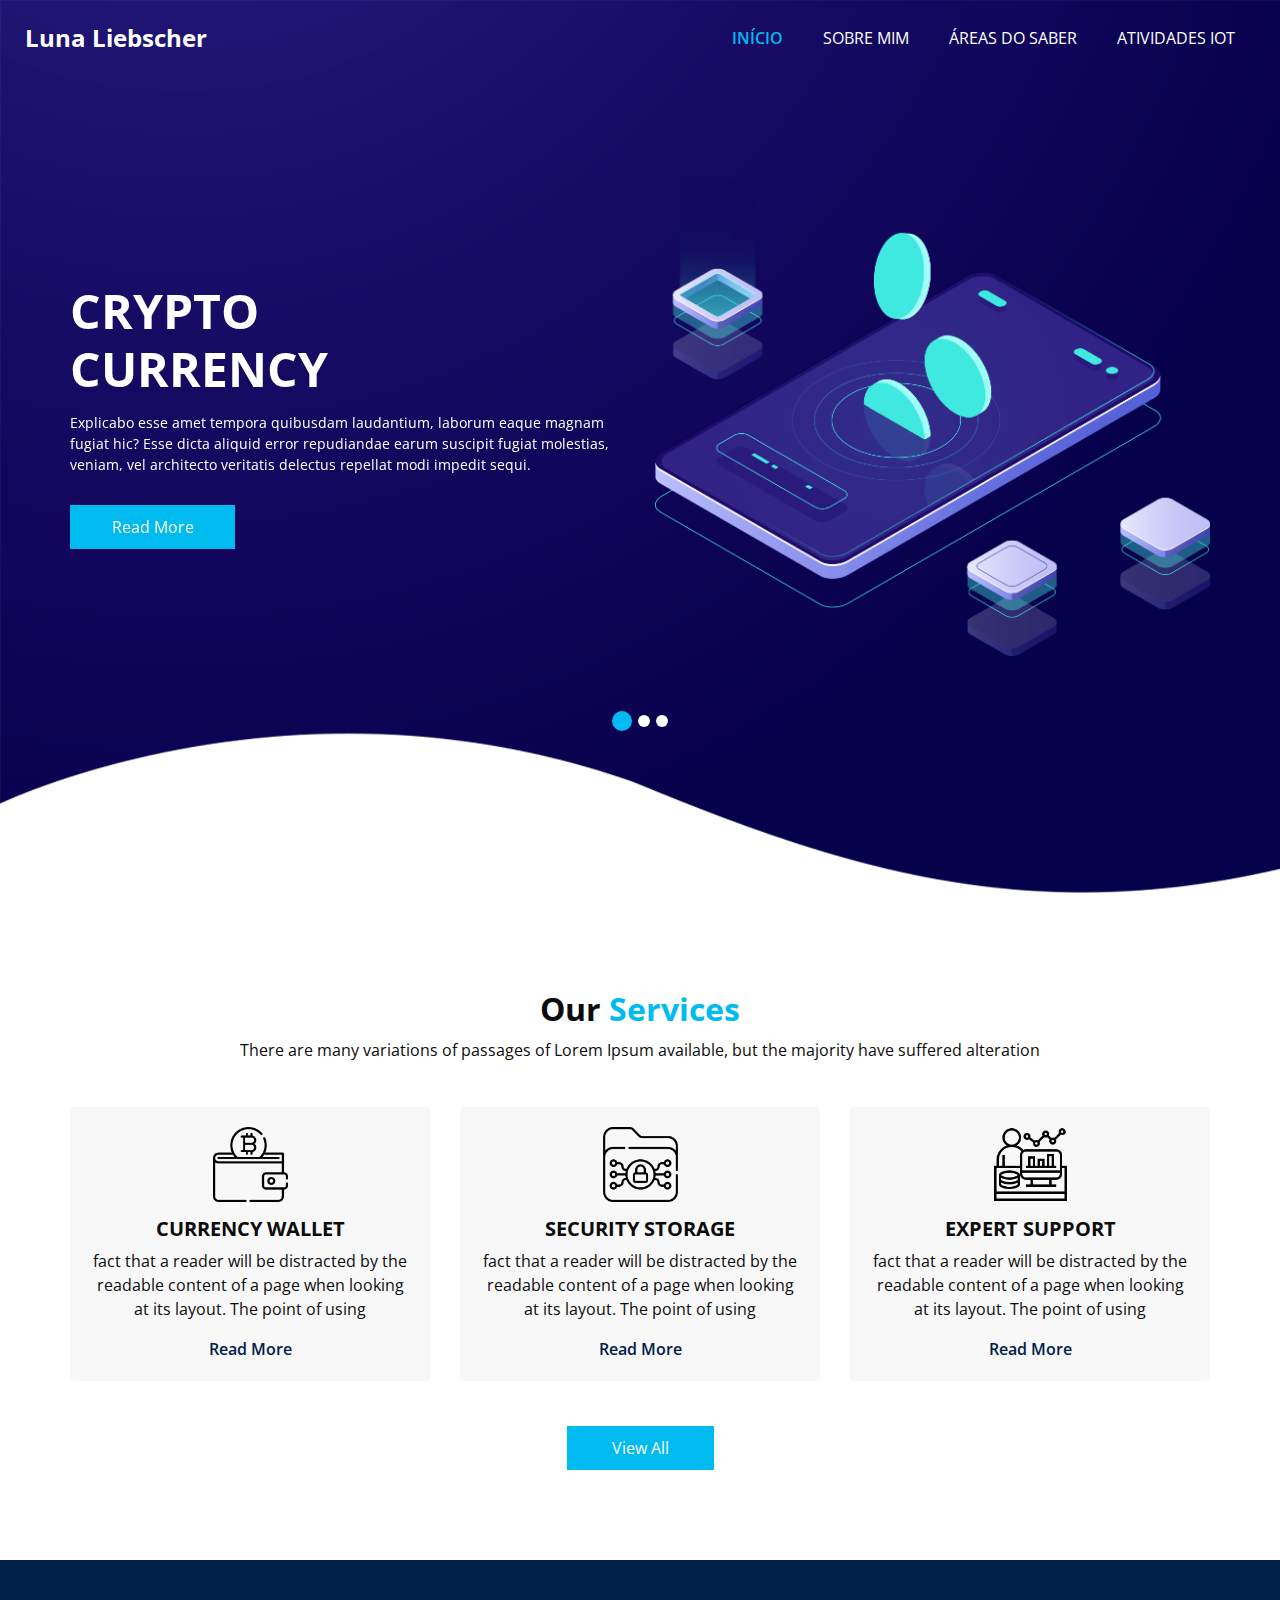
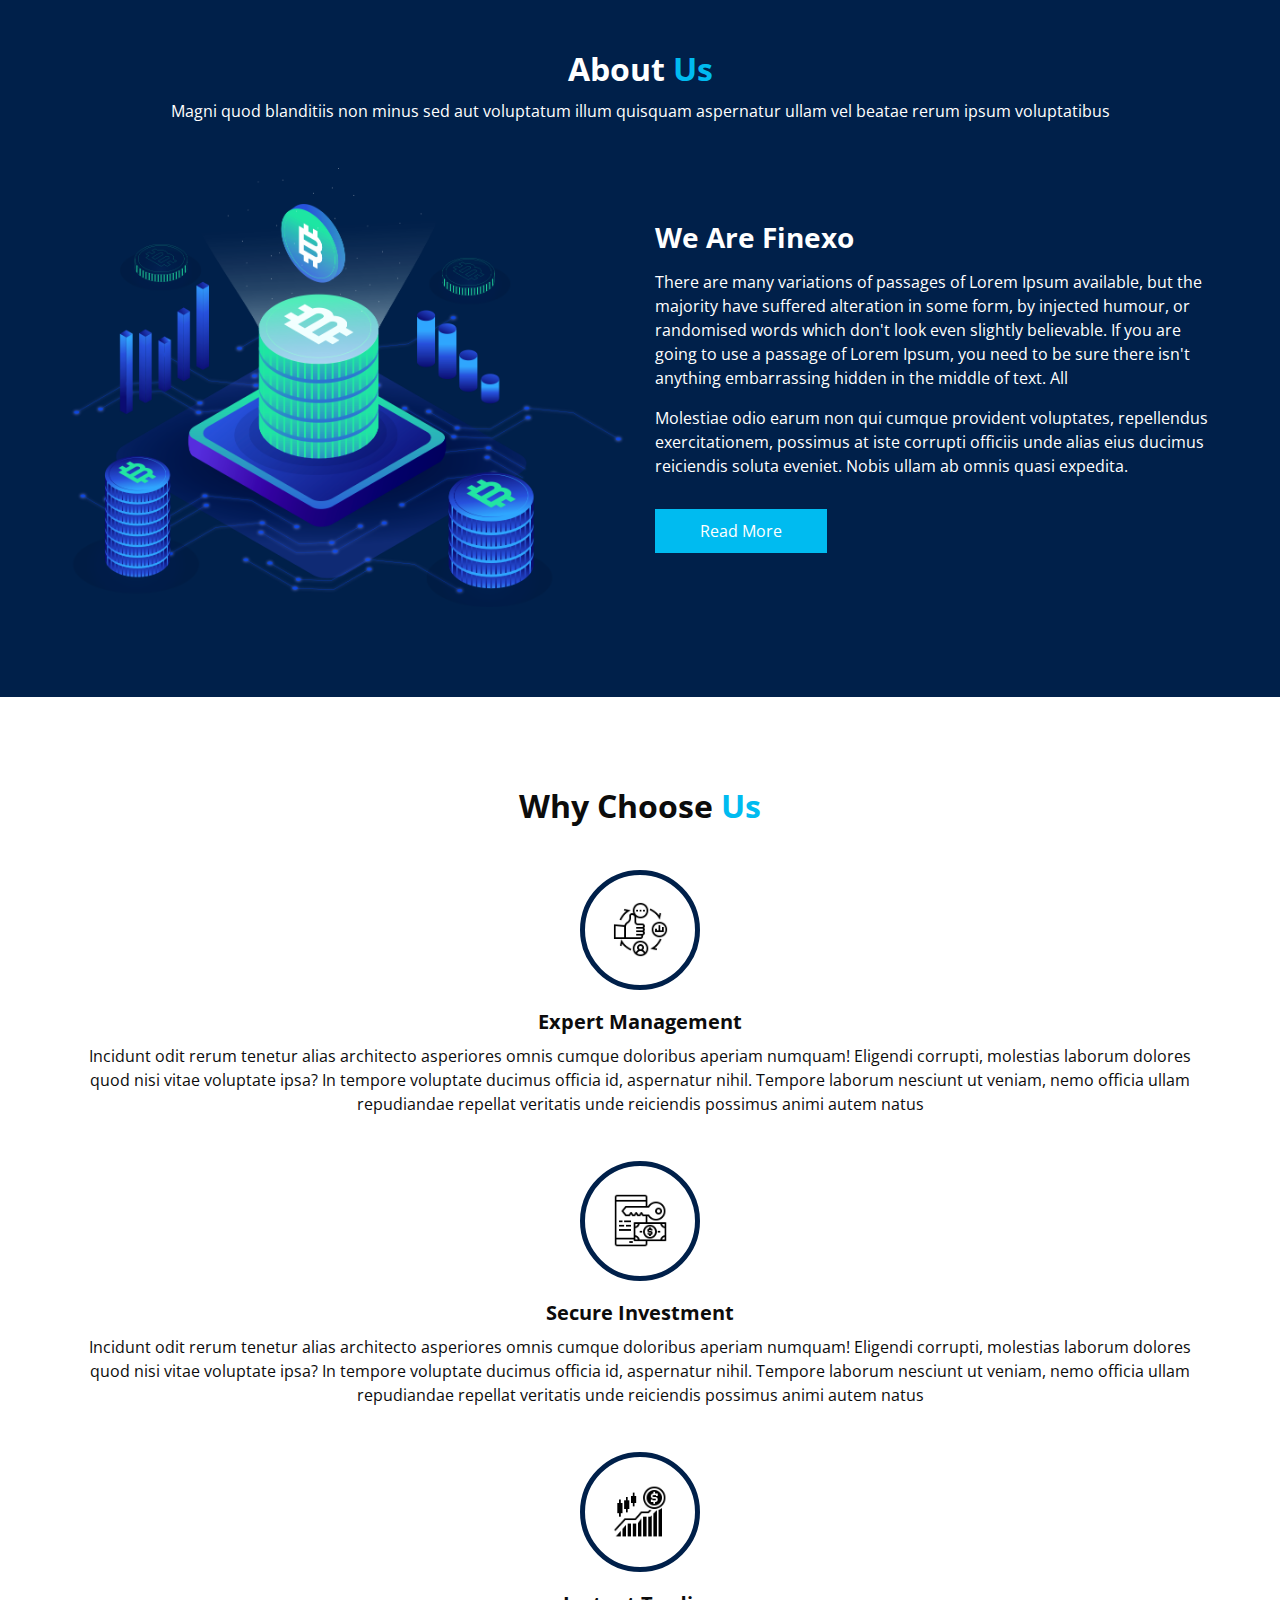
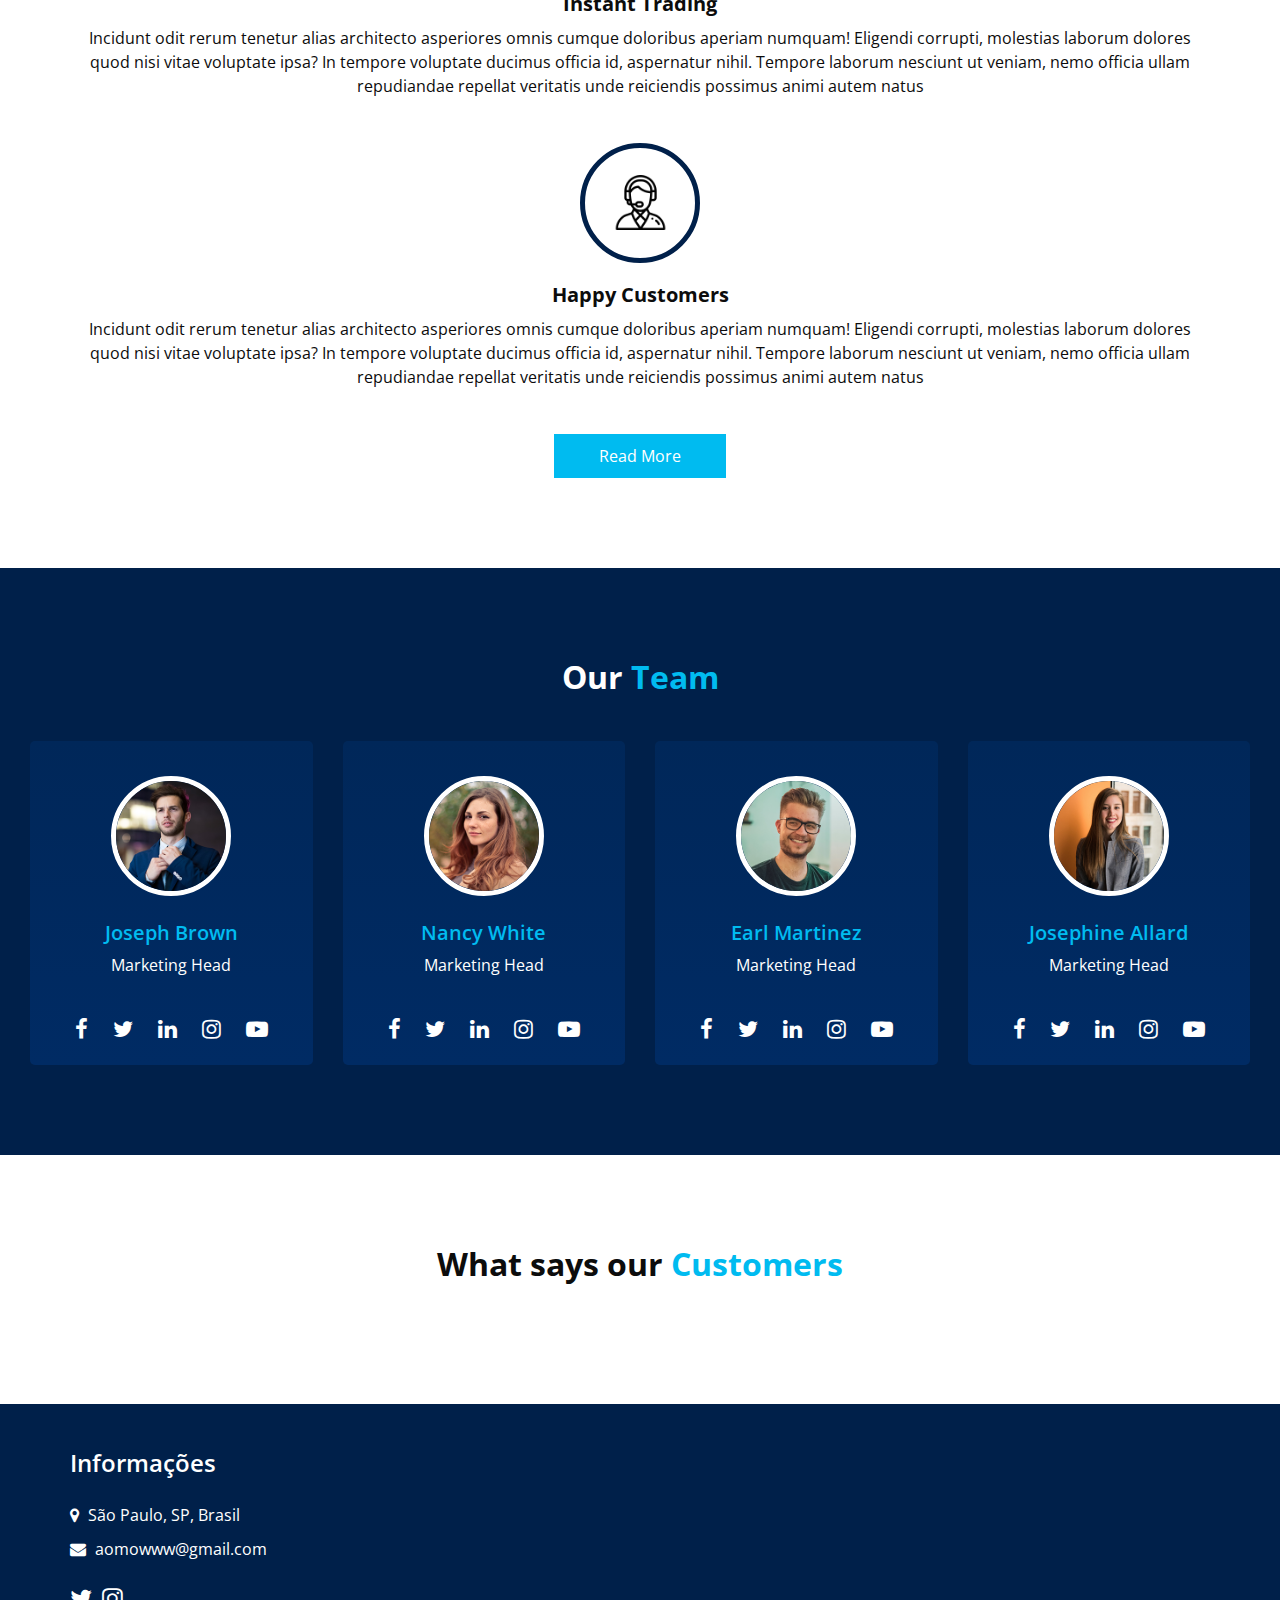
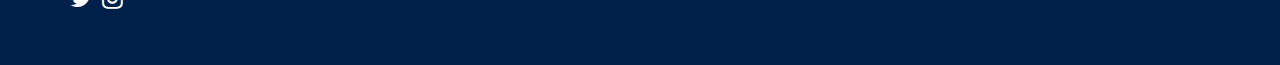
==== index.html @ f09e9547 "Add files via upload" ====
<!DOCTYPE html>
<html>

<head>
  <!-- Basic -->
  <meta charset="utf-8" />
  <meta http-equiv="X-UA-Compatible" content="IE=edge" />
  <!-- Mobile Metas -->
  <meta name="viewport" content="width=device-width, initial-scale=1, shrink-to-fit=no" />
  <!-- Site Metas -->
  <meta name="keywords" content="" />
  <meta name="description" content="" />
  <meta name="author" content="" />
  <link rel="shortcut icon" href="images/favicon.png" type="">

  <title> Finexo </title>

  <!-- bootstrap core css -->
  <link rel="stylesheet" type="text/css" href="css/bootstrap.css" />

  <!-- fonts style -->
  <link href="https://fonts.googleapis.com/css2?family=Roboto:wght@400;500;700;900&display=swap" rel="stylesheet">

  <!--owl slider stylesheet -->
  <link rel="stylesheet" type="text/css" href="https://cdnjs.cloudflare.com/ajax/libs/OwlCarousel2/2.3.4/assets/owl.carousel.min.css" />

  <!-- font awesome style -->
  <link href="css/font-awesome.min.css" rel="stylesheet" />

  <!-- Custom styles for this template -->
  <link href="css/style.css" rel="stylesheet" />
  <!-- responsive style -->
  <link href="css/responsive.css" rel="stylesheet" />

</head>

<body>

  <div class="hero_area">

    <div class="hero_bg_box">
      <div class="bg_img_box">
        <img src="images/hero-bg.png" alt="">
      </div>
    </div>

    <!-- header -->
    <header class="header_section">
      <div class="container-fluid">
        <nav class="navbar navbar-expand-lg custom_nav-container ">
          <a class="navbar-brand" href="index.html">
            <span>
              Luna Liebscher
            </span>
          </a>

          <button class="navbar-toggler" type="button" data-toggle="collapse" data-target="#navbarSupportedContent" aria-controls="navbarSupportedContent" aria-expanded="false" aria-label="Toggle navigation">
            <span class=""> </span>
          </button>

          <div class="collapse navbar-collapse" id="navbarSupportedContent">
            <ul class="navbar-nav  ">
              <li class="nav-item active">
                <a class="nav-link" href="index.html"> Início </a>
              </li>
              <li class="nav-item">
                <a class="nav-link" href="about.html"> Sobre mim <span class="sr-only">(current)</span> </a>
              </li>
              <li class="nav-item">
                <a class="nav-link" href="service.html"> Áreas do Saber </a>
              </li>
              <li class="nav-item">
                <a class="nav-link" href="why.html"> Atividades IOT </a>
              </li>
            </ul>
          </div>
        </nav>
      </div>
    </header>
    <!-- fim do header -->
    <!-- slider section -->
    <section class="slider_section ">
      <div id="customCarousel1" class="carousel slide" data-ride="carousel">
        <div class="carousel-inner">
          <div class="carousel-item active">
            <div class="container ">
              <div class="row">
                <div class="col-md-6 ">
                  <div class="detail-box">
                    <h1>
                      Crypto <br>
                      Currency
                    </h1>
                    <p>
                      Explicabo esse amet tempora quibusdam laudantium, laborum eaque magnam fugiat hic? Esse dicta aliquid error repudiandae earum suscipit fugiat molestias, veniam, vel architecto veritatis delectus repellat modi impedit sequi.
                    </p>
                    <div class="btn-box">
                      <a href="" class="btn1">
                        Read More
                      </a>
                    </div>
                  </div>
                </div>
                <div class="col-md-6">
                  <div class="img-box">
                    <img src="images/slider-img.png" alt="">
                  </div>
                </div>
              </div>
            </div>
          </div>
          <div class="carousel-item ">
            <div class="container ">
              <div class="row">
                <div class="col-md-6 ">
                  <div class="detail-box">
                    <h1>
                      Crypto <br>
                      Currency
                    </h1>
                    <p>
                      Explicabo esse amet tempora quibusdam laudantium, laborum eaque magnam fugiat hic? Esse dicta aliquid error repudiandae earum suscipit fugiat molestias, veniam, vel architecto veritatis delectus repellat modi impedit sequi.
                    </p>
                    <div class="btn-box">
                      <a href="" class="btn1">
                        Read More
                      </a>
                    </div>
                  </div>
                </div>
                <div class="col-md-6">
                  <div class="img-box">
                    <img src="images/slider-img.png" alt="">
                  </div>
                </div>
              </div>
            </div>
          </div>
          <div class="carousel-item">
            <div class="container ">
              <div class="row">
                <div class="col-md-6 ">
                  <div class="detail-box">
                    <h1>
                      Crypto <br>
                      Currency
                    </h1>
                    <p>
                      Explicabo esse amet tempora quibusdam laudantium, laborum eaque magnam fugiat hic? Esse dicta aliquid error repudiandae earum suscipit fugiat molestias, veniam, vel architecto veritatis delectus repellat modi impedit sequi.
                    </p>
                    <div class="btn-box">
                      <a href="" class="btn1">
                        Read More
                      </a>
                    </div>
                  </div>
                </div>
                <div class="col-md-6">
                  <div class="img-box">
                    <img src="images/slider-img.png" alt="">
                  </div>
                </div>
              </div>
            </div>
          </div>
        </div>
        <ol class="carousel-indicators">
          <li data-target="#customCarousel1" data-slide-to="0" class="active"></li>
          <li data-target="#customCarousel1" data-slide-to="1"></li>
          <li data-target="#customCarousel1" data-slide-to="2"></li>
        </ol>
      </div>

    </section>
    <!-- end slider section -->
  </div>


  <!-- service section -->

  <section class="service_section layout_padding">
    <div class="service_container">
      <div class="container ">
        <div class="heading_container heading_center">
          <h2>
            Our <span>Services</span>
          </h2>
          <p>
            There are many variations of passages of Lorem Ipsum available, but the majority have suffered alteration
          </p>
        </div>
        <div class="row">
          <div class="col-md-4 ">
            <div class="box ">
              <div class="img-box">
                <img src="images/s1.png" alt="">
              </div>
              <div class="detail-box">
                <h5>
                  Currency Wallet
                </h5>
                <p>
                  fact that a reader will be distracted by the readable content of a page when looking at its layout.
                  The
                  point of using
                </p>
                <a href="">
                  Read More
                </a>
              </div>
            </div>
          </div>
          <div class="col-md-4 ">
            <div class="box ">
              <div class="img-box">
                <img src="images/s2.png" alt="">
              </div>
              <div class="detail-box">
                <h5>
                  Security Storage
                </h5>
                <p>
                  fact that a reader will be distracted by the readable content of a page when looking at its layout.
                  The
                  point of using
                </p>
                <a href="">
                  Read More
                </a>
              </div>
            </div>
          </div>
          <div class="col-md-4 ">
            <div class="box ">
              <div class="img-box">
                <img src="images/s3.png" alt="">
              </div>
              <div class="detail-box">
                <h5>
                  Expert Support
                </h5>
                <p>
                  fact that a reader will be distracted by the readable content of a page when looking at its layout.
                  The
                  point of using
                </p>
                <a href="">
                  Read More
                </a>
              </div>
            </div>
          </div>
        </div>
        <div class="btn-box">
          <a href="">
            View All
          </a>
        </div>
      </div>
    </div>
  </section>

  <!-- end service section -->


  <!-- about section -->

  <section class="about_section layout_padding">
    <div class="container  ">
      <div class="heading_container heading_center">
        <h2>
          About <span>Us</span>
        </h2>
        <p>
          Magni quod blanditiis non minus sed aut voluptatum illum quisquam aspernatur ullam vel beatae rerum ipsum voluptatibus
        </p>
      </div>
      <div class="row">
        <div class="col-md-6 ">
          <div class="img-box">
            <img src="images/about-img.png" alt="">
          </div>
        </div>
        <div class="col-md-6">
          <div class="detail-box">
            <h3>
              We Are Finexo
            </h3>
            <p>
              There are many variations of passages of Lorem Ipsum available, but the majority have suffered alteration
              in some form, by injected humour, or randomised words which don't look even slightly believable. If you
              are going to use a passage of Lorem Ipsum, you need to be sure there isn't anything embarrassing hidden in
              the middle of text. All
            </p>
            <p>
              Molestiae odio earum non qui cumque provident voluptates, repellendus exercitationem, possimus at iste corrupti officiis unde alias eius ducimus reiciendis soluta eveniet. Nobis ullam ab omnis quasi expedita.
            </p>
            <a href="">
              Read More
            </a>
          </div>
        </div>
      </div>
    </div>
  </section>

  <!-- end about section -->

  <!-- why section -->

  <section class="why_section layout_padding">
    <div class="container">
      <div class="heading_container heading_center">
        <h2>
          Why Choose <span>Us</span>
        </h2>
      </div>
      <div class="why_container">
        <div class="box">
          <div class="img-box">
            <img src="images/w1.png" alt="">
          </div>
          <div class="detail-box">
            <h5>
              Expert Management
            </h5>
            <p>
              Incidunt odit rerum tenetur alias architecto asperiores omnis cumque doloribus aperiam numquam! Eligendi corrupti, molestias laborum dolores quod nisi vitae voluptate ipsa? In tempore voluptate ducimus officia id, aspernatur nihil.
              Tempore laborum nesciunt ut veniam, nemo officia ullam repudiandae repellat veritatis unde reiciendis possimus animi autem natus
            </p>
          </div>
        </div>
        <div class="box">
          <div class="img-box">
            <img src="images/w2.png" alt="">
          </div>
          <div class="detail-box">
            <h5>
              Secure Investment
            </h5>
            <p>
              Incidunt odit rerum tenetur alias architecto asperiores omnis cumque doloribus aperiam numquam! Eligendi corrupti, molestias laborum dolores quod nisi vitae voluptate ipsa? In tempore voluptate ducimus officia id, aspernatur nihil.
              Tempore laborum nesciunt ut veniam, nemo officia ullam repudiandae repellat veritatis unde reiciendis possimus animi autem natus
            </p>
          </div>
        </div>
        <div class="box">
          <div class="img-box">
            <img src="images/w3.png" alt="">
          </div>
          <div class="detail-box">
            <h5>
              Instant Trading
            </h5>
            <p>
              Incidunt odit rerum tenetur alias architecto asperiores omnis cumque doloribus aperiam numquam! Eligendi corrupti, molestias laborum dolores quod nisi vitae voluptate ipsa? In tempore voluptate ducimus officia id, aspernatur nihil.
              Tempore laborum nesciunt ut veniam, nemo officia ullam repudiandae repellat veritatis unde reiciendis possimus animi autem natus
            </p>
          </div>
        </div>
        <div class="box">
          <div class="img-box">
            <img src="images/w4.png" alt="">
          </div>
          <div class="detail-box">
            <h5>
              Happy Customers
            </h5>
            <p>
              Incidunt odit rerum tenetur alias architecto asperiores omnis cumque doloribus aperiam numquam! Eligendi corrupti, molestias laborum dolores quod nisi vitae voluptate ipsa? In tempore voluptate ducimus officia id, aspernatur nihil.
              Tempore laborum nesciunt ut veniam, nemo officia ullam repudiandae repellat veritatis unde reiciendis possimus animi autem natus
            </p>
          </div>
        </div>
      </div>
      <div class="btn-box">
        <a href="">
          Read More
        </a>
      </div>
    </div>
  </section>

  <!-- end why section -->

  <!-- team section -->
  <section class="team_section layout_padding">
    <div class="container-fluid">
      <div class="heading_container heading_center">
        <h2 class="">
          Our <span> Team</span>
        </h2>
      </div>

      <div class="team_container">
        <div class="row">
          <div class="col-lg-3 col-sm-6">
            <div class="box ">
              <div class="img-box">
                <img src="images/team-1.jpg" class="img1" alt="">
              </div>
              <div class="detail-box">
                <h5>
                  Joseph Brown
                </h5>
                <p>
                  Marketing Head
                </p>
              </div>
              <div class="social_box">
                <a href="#">
                  <i class="fa fa-facebook" aria-hidden="true"></i>
                </a>
                <a href="#">
                  <i class="fa fa-twitter" aria-hidden="true"></i>
                </a>
                <a href="#">
                  <i class="fa fa-linkedin" aria-hidden="true"></i>
                </a>
                <a href="#">
                  <i class="fa fa-instagram" aria-hidden="true"></i>
                </a>
                <a href="#">
                  <i class="fa fa-youtube-play" aria-hidden="true"></i>
                </a>
              </div>
            </div>
          </div>
          <div class="col-lg-3 col-sm-6">
            <div class="box ">
              <div class="img-box">
                <img src="images/team-2.jpg" class="img1" alt="">
              </div>
              <div class="detail-box">
                <h5>
                  Nancy White
                </h5>
                <p>
                  Marketing Head
                </p>
              </div>
              <div class="social_box">
                <a href="#">
                  <i class="fa fa-facebook" aria-hidden="true"></i>
                </a>
                <a href="#">
                  <i class="fa fa-twitter" aria-hidden="true"></i>
                </a>
                <a href="#">
                  <i class="fa fa-linkedin" aria-hidden="true"></i>
                </a>
                <a href="#">
                  <i class="fa fa-instagram" aria-hidden="true"></i>
                </a>
                <a href="#">
                  <i class="fa fa-youtube-play" aria-hidden="true"></i>
                </a>
              </div>
            </div>
          </div>
          <div class="col-lg-3 col-sm-6">
            <div class="box ">
              <div class="img-box">
                <img src="images/team-3.jpg" class="img1" alt="">
              </div>
              <div class="detail-box">
                <h5>
                  Earl Martinez
                </h5>
                <p>
                  Marketing Head
                </p>
              </div>
              <div class="social_box">
                <a href="#">
                  <i class="fa fa-facebook" aria-hidden="true"></i>
                </a>
                <a href="#">
                  <i class="fa fa-twitter" aria-hidden="true"></i>
                </a>
                <a href="#">
                  <i class="fa fa-linkedin" aria-hidden="true"></i>
                </a>
                <a href="#">
                  <i class="fa fa-instagram" aria-hidden="true"></i>
                </a>
                <a href="#">
                  <i class="fa fa-youtube-play" aria-hidden="true"></i>
                </a>
              </div>
            </div>
          </div>
          <div class="col-lg-3 col-sm-6">
            <div class="box ">
              <div class="img-box">
                <img src="images/team-4.jpg" class="img1" alt="">
              </div>
              <div class="detail-box">
                <h5>
                  Josephine Allard
                </h5>
                <p>
                  Marketing Head
                </p>
              </div>
              <div class="social_box">
                <a href="#">
                  <i class="fa fa-facebook" aria-hidden="true"></i>
                </a>
                <a href="#">
                  <i class="fa fa-twitter" aria-hidden="true"></i>
                </a>
                <a href="#">
                  <i class="fa fa-linkedin" aria-hidden="true"></i>
                </a>
                <a href="#">
                  <i class="fa fa-instagram" aria-hidden="true"></i>
                </a>
                <a href="#">
                  <i class="fa fa-youtube-play" aria-hidden="true"></i>
                </a>
              </div>
            </div>
          </div>
        </div>
      </div>
    </div>
  </section>
  <!-- end team section -->


  <!-- client section -->

  <section class="client_section layout_padding">
    <div class="container">
      <div class="heading_container heading_center psudo_white_primary mb_45">
        <h2>
          What says our <span>Customers</span>
        </h2>
      </div>
      <div class="carousel-wrap ">
        <div class="owl-carousel client_owl-carousel">
          <div class="item">
            <div class="box">
              <div class="img-box">
                <img src="images/client1.jpg" alt="" class="box-img">
              </div>
              <div class="detail-box">
                <div class="client_id">
                  <div class="client_info">
                    <h6>
                      LusDen
                    </h6>
                    <p>
                      magna aliqua. Ut
                    </p>
                  </div>
                  <i class="fa fa-quote-left" aria-hidden="true"></i>
                </div>
                <p>
                  Lorem ipsum dolor sit amet, consectetur adipiscing elit, sed do eiusmod tempor incididunt ut labore et dolore magna aliqua. Ut enim ad minim veniam, quis </p>
              </div>
            </div>
          </div>
          <div class="item">
            <div class="box">
              <div class="img-box">
                <img src="images/client2.jpg" alt="" class="box-img">
              </div>
              <div class="detail-box">
                <div class="client_id">
                  <div class="client_info">
                    <h6>
                      Zen Court
                    </h6>
                    <p>
                      magna aliqua. Ut
                    </p>
                  </div>
                  <i class="fa fa-quote-left" aria-hidden="true"></i>
                </div>
                <p>
                  Lorem ipsum dolor sit amet, consectetur adipiscing elit, sed do eiusmod tempor incididunt ut labore et dolore magna aliqua. Ut enim ad minim veniam, quis </p>
              </div>
            </div>
          </div>
          <div class="item">
            <div class="box">
              <div class="img-box">
                <img src="images/client1.jpg" alt="" class="box-img">
              </div>
              <div class="detail-box">
                <div class="client_id">
                  <div class="client_info">
                    <h6>
                      LusDen
                    </h6>
                    <p>
                      magna aliqua. Ut
                    </p>
                  </div>
                  <i class="fa fa-quote-left" aria-hidden="true"></i>
                </div>
                <p>
                  Lorem ipsum dolor sit amet, consectetur adipiscing elit, sed do eiusmod tempor incididunt ut labore et dolore magna aliqua. Ut enim ad minim veniam, quis </p>
              </div>
            </div>
          </div>
          <div class="item">
            <div class="box">
              <div class="img-box">
                <img src="images/client2.jpg" alt="" class="box-img">
              </div>
              <div class="detail-box">
                <div class="client_id">
                  <div class="client_info">
                    <h6>
                      Zen Court
                    </h6>
                    <p>
                      magna aliqua. Ut
                    </p>
                  </div>
                  <i class="fa fa-quote-left" aria-hidden="true"></i>
                </div>
                <p>
                  Lorem ipsum dolor sit amet, consectetur adipiscing elit, sed do eiusmod tempor incididunt ut labore et dolore magna aliqua. Ut enim ad minim veniam, quis </p>
              </div>
            </div>
          </div>
        </div>
      </div>
    </div>
  </section>

  <!-- end client section -->


  <!-- seção de informações -->

  <section class="info_section layout_padding2">
    <div class="container">
      <div class="row">
        <div class="col-md-6 col-lg-3 info_col">
          <div class="info_contact">
            <h4>
              Informações
            </h4>
            <div class="contact_link_box">
              <a href="">
                <i class="fa fa-map-marker" aria-hidden="true"></i>
                <span>
                  São Paulo, SP, Brasil
                </span>
              </a>
              <a href="">
                <i class="fa fa-envelope" aria-hidden="true"></i>
                <span>
                  aomowww@gmail.com
                </span>
              </a>
            </div>
          </div>
          <div class="info_social">
            <a href="https://twitter.com/aomow_">
              <i class="fa fa-twitter" aria-hidden="true"></i>
            </a>
            <a href="https://instagram.com/aomow_">
              <i class="fa fa-instagram" aria-hidden="true"></i>
            </a>
          </div>
        </div>
      </div>
    </div>
  </section>

  <!-- fim da seção de informações -->

  <!-- jQery -->
  <script type="text/javascript" src="js/jquery-3.4.1.min.js"></script>
  <!-- popper js -->
  <script src="https://cdn.jsdelivr.net/npm/popper.js@1.16.0/dist/umd/popper.min.js" integrity="sha384-Q6E9RHvbIyZFJoft+2mJbHaEWldlvI9IOYy5n3zV9zzTtmI3UksdQRVvoxMfooAo" crossorigin="anonymous">
  </script>
  <!-- bootstrap js -->
  <script type="text/javascript" src="js/bootstrap.js"></script>
  <!-- owl slider -->
  <script type="text/javascript" src="https://cdnjs.cloudflare.com/ajax/libs/OwlCarousel2/2.3.4/owl.carousel.min.js">
  </script>
  <!-- custom js -->
  <script type="text/javascript" src="js/custom.js"></script>
  

</body>

</html>
---- css/style.css ----
@import url("https://fonts.googleapis.com/css2?family=Lato:wght@400;700&family=Open+Sans:wght@300;400;600;700&display=swap");
body {
  font-family: "Open Sans", sans-serif;
  color: #0c0c0c;
  background-color: #ffffff;
  overflow-x: hidden;
}

.layout_padding {
  padding: 90px 0;
}

.layout_padding2 {
  padding: 75px 0;
}

.layout_padding2-top {
  padding-top: 75px;
}

.layout_padding2-bottom {
  padding-bottom: 75px;
}

.layout_padding-top {
  padding-top: 90px;
}

.layout_padding-bottom {
  padding-bottom: 90px;
}

.heading_container {
  display: -webkit-box;
  display: -ms-flexbox;
  display: flex;
  -webkit-box-orient: vertical;
  -webkit-box-direction: normal;
      -ms-flex-direction: column;
          flex-direction: column;
  -webkit-box-align: start;
      -ms-flex-align: start;
          align-items: flex-start;
}

.heading_container h2 {
  position: relative;
  font-weight: bold;
  margin-bottom: 0;
}

.heading_container h2 span {
  color: #00bbf0;
}

.heading_container p {
  margin-top: 10px;
  margin-bottom: 0;
}

.heading_container.heading_center {
  -webkit-box-align: center;
      -ms-flex-align: center;
          align-items: center;
  text-align: center;
}

a,
a:hover,
a:focus {
  text-decoration: none;
}

a:hover,
a:focus {
  color: initial;
}

.btn,
.btn:focus {
  outline: none !important;
  -webkit-box-shadow: none;
          box-shadow: none;
}

/*header section*/
.hero_area {
  position: relative;
  min-height: 100vh;
  display: -webkit-box;
  display: -ms-flexbox;
  display: flex;
  -webkit-box-orient: vertical;
  -webkit-box-direction: normal;
      -ms-flex-direction: column;
          flex-direction: column;
}

.hero_area .hero_bg_box {
  position: absolute;
  top: 0;
  left: 0;
  width: 100%;
  height: 100%;
  display: -webkit-box;
  display: -ms-flexbox;
  display: flex;
  -webkit-box-pack: center;
      -ms-flex-pack: center;
          justify-content: center;
  -webkit-box-align: end;
      -ms-flex-align: end;
          align-items: flex-end;
  overflow: hidden;
  z-index: -1;
}

.hero_area .hero_bg_box .bg_img_box {
  min-width: 100%;
  min-height: 100%;
}

.hero_area .hero_bg_box img {
  min-width: 100%;
  min-height: 100%;
}

.sub_page .hero_area {
  min-height: auto;
  background: linear-gradient(130deg, #231a6f, #0f054c);
}

.sub_page .hero_area .hero_bg_box {
  display: none;
}

.header_section {
  padding: 15px 0;
}

.header_section .container-fluid {
  padding-right: 25px;
  padding-left: 25px;
}

.navbar-brand span {
  font-weight: bold;
  font-size: 24px;
  color: #ffffff;
}

.custom_nav-container {
  padding: 0;
}

.custom_nav-container .navbar-nav {
  margin-left: auto;
}

.custom_nav-container .navbar-nav .nav-item .nav-link {
  padding: 5px 20px;
  color: #ffffff;
  text-align: center;
  text-transform: uppercase;
  border-radius: 5px;
  -webkit-transition: all 0.3s;
  transition: all 0.3s;
}

.custom_nav-container .navbar-nav .nav-item:hover .nav-link, .custom_nav-container .navbar-nav .nav-item.active .nav-link {
  color: #00bbf0;
}

.custom_nav-container .navbar-nav .nav-item.active .nav-link {
  font-weight: 600;
}

.custom_nav-container .nav_search-btn {
  width: 35px;
  height: 35px;
  padding: 0;
  border: none;
  color: #ffffff;
}

.custom_nav-container .nav_search-btn:hover {
  color: #00bbf0;
}

.custom_nav-container .navbar-toggler {
  outline: none;
}

.custom_nav-container .navbar-toggler {
  padding: 0;
  width: 37px;
  height: 42px;
  -webkit-transition: all 0.3s;
  transition: all 0.3s;
}

.custom_nav-container .navbar-toggler span {
  display: block;
  width: 35px;
  height: 4px;
  background-color: #ffffff;
  margin: 7px 0;
  -webkit-transition: all 0.3s;
  transition: all 0.3s;
  position: relative;
  border-radius: 5px;
  transition: all 0.3s;
}

.custom_nav-container .navbar-toggler span::before, .custom_nav-container .navbar-toggler span::after {
  content: "";
  position: absolute;
  left: 0;
  height: 100%;
  width: 100%;
  background-color: #ffffff;
  top: -10px;
  border-radius: 5px;
  -webkit-transition: all 0.3s;
  transition: all 0.3s;
}

.custom_nav-container .navbar-toggler span::after {
  top: 10px;
}

.custom_nav-container .navbar-toggler[aria-expanded="true"] {
  -webkit-transform: rotate(360deg);
          transform: rotate(360deg);
}

.custom_nav-container .navbar-toggler[aria-expanded="true"] span {
  -webkit-transform: rotate(45deg);
          transform: rotate(45deg);
}

.custom_nav-container .navbar-toggler[aria-expanded="true"] span::before, .custom_nav-container .navbar-toggler[aria-expanded="true"] span::after {
  -webkit-transform: rotate(90deg);
          transform: rotate(90deg);
  top: 0;
}

/*end header section*/
/* slider section */
.slider_section {
  -webkit-box-flex: 1;
      -ms-flex: 1;
          flex: 1;
  display: -webkit-box;
  display: -ms-flexbox;
  display: flex;
  -webkit-box-align: center;
      -ms-flex-align: center;
          align-items: center;
  position: relative;
  padding: 45px 0 145px 0;
}

.slider_section .row {
  -webkit-box-align: center;
      -ms-flex-align: center;
          align-items: center;
}

.slider_section #customCarousel1 {
  width: 100%;
  position: unset;
}

.slider_section .detail-box {
  color: #00204a;
}

.slider_section .detail-box h1 {
  font-size: 3rem;
  font-weight: bold;
  text-transform: uppercase;
  margin-bottom: 15px;
  color: #ffffff;
}

.slider_section .detail-box p {
  color: #fefefe;
  font-size: 14px;
}

.slider_section .detail-box .btn-box {
  display: -webkit-box;
  display: -ms-flexbox;
  display: flex;
  margin: 0 -5px;
  margin-top: 25px;
}

.slider_section .detail-box .btn-box a {
  margin: 5px;
  text-align: center;
  width: 165px;
}

.slider_section .detail-box .btn-box .btn1 {
  display: inline-block;
  padding: 10px 15px;
  background-color: #00bbf0;
  color: #ffffff;
  border-radius: 0;
  -webkit-transition: all 0.3s;
  transition: all 0.3s;
  border: none;
}

.slider_section .detail-box .btn-box .btn1:hover {
  background-color: #007fa4;
}

.slider_section .detail-box .btn-box .btn2 {
  display: inline-block;
  padding: 10px 15px;
  background-color: #000000;
  color: #ffffff;
  border-radius: 0;
  -webkit-transition: all 0.3s;
  transition: all 0.3s;
  border: none;
}

.slider_section .detail-box .btn-box .btn2:hover {
  background-color: black;
}

.slider_section .img-box {
  margin: 45px 0;
}

.slider_section .img-box img {
  width: 100%;
  -webkit-animation: upDown 5s infinite;
          animation: upDown 5s infinite;
}

@-webkit-keyframes upDown {
  0% {
    -webkit-transform: translateY(-45px);
            transform: translateY(-45px);
  }
  50% {
    -webkit-transform: translateY(45px);
            transform: translateY(45px);
  }
  100% {
    -webkit-transform: translateY(-45px);
            transform: translateY(-45px);
  }
}

@keyframes upDown {
  0% {
    -webkit-transform: translateY(-45px);
            transform: translateY(-45px);
  }
  50% {
    -webkit-transform: translateY(45px);
            transform: translateY(45px);
  }
  100% {
    -webkit-transform: translateY(-45px);
            transform: translateY(-45px);
  }
}

.slider_section .carousel-indicators {
  position: unset;
  margin: 0;
  -webkit-box-pack: center;
      -ms-flex-pack: center;
          justify-content: center;
  -webkit-box-align: center;
      -ms-flex-align: center;
          align-items: center;
}

.slider_section .carousel-indicators li {
  background-color: #ffffff;
  width: 12px;
  height: 12px;
  border-radius: 100%;
  opacity: 1;
}

.slider_section .carousel-indicators li.active {
  width: 20px;
  height: 20px;
  background-color: #00bbf0;
}

.service_section {
  position: relative;
}

.service_section .box {
  display: -webkit-box;
  display: -ms-flexbox;
  display: flex;
  -webkit-box-orient: vertical;
  -webkit-box-direction: normal;
      -ms-flex-direction: column;
          flex-direction: column;
  -webkit-box-align: center;
      -ms-flex-align: center;
          align-items: center;
  text-align: center;
  margin-top: 45px;
  background-color: #f8f8f9;
  padding: 20px;
  border-radius: 5px;
}

.service_section .box .img-box {
  display: -webkit-box;
  display: -ms-flexbox;
  display: flex;
  -webkit-box-pack: center;
      -ms-flex-pack: center;
          justify-content: center;
  -webkit-box-align: start;
      -ms-flex-align: start;
          align-items: flex-start;
  width: 125px;
  min-width: 75px;
  height: 75px;
  margin-bottom: 15px;
}

.service_section .box .img-box img {
  max-width: 100%;
  max-height: 100%;
  -webkit-transition: all 0.3s;
  transition: all 0.3s;
}

.service_section .box .detail-box h5 {
  font-weight: bold;
  text-transform: uppercase;
}

.service_section .box .detail-box a {
  color: #00204a;
  font-weight: 600;
}

.service_section .box .detail-box a:hover {
  color: #00bbf0;
}

.service_section .btn-box {
  display: -webkit-box;
  display: -ms-flexbox;
  display: flex;
  -webkit-box-pack: center;
      -ms-flex-pack: center;
          justify-content: center;
  margin-top: 45px;
}

.service_section .btn-box a {
  display: inline-block;
  padding: 10px 45px;
  background-color: #00bbf0;
  color: #ffffff;
  border-radius: 0;
  -webkit-transition: all 0.3s;
  transition: all 0.3s;
  border: none;
}

.service_section .btn-box a:hover {
  background-color: #007fa4;
}

.about_section {
  background-color: #00204a;
  color: #ffffff;
}

.about_section .heading_container {
  margin-bottom: 45px;
}

.about_section .row {
  -webkit-box-align: center;
      -ms-flex-align: center;
          align-items: center;
}

.about_section .img-box img {
  max-width: 100%;
}

.about_section .detail-box h3 {
  font-weight: bold;
}

.about_section .detail-box p {
  margin-top: 15px;
}

.about_section .detail-box a {
  display: inline-block;
  padding: 10px 45px;
  background-color: #00bbf0;
  color: #ffffff;
  border-radius: 0px;
  -webkit-transition: all 0.3s;
  transition: all 0.3s;
  border: none;
  margin-top: 15px;
}

.about_section .detail-box a:hover {
  background-color: #007fa4;
}

.why_section .box {
  margin-top: 45px;
  display: -webkit-box;
  display: -ms-flexbox;
  display: flex;
  -webkit-box-orient: vertical;
  -webkit-box-direction: normal;
      -ms-flex-direction: column;
          flex-direction: column;
  -webkit-box-align: center;
      -ms-flex-align: center;
          align-items: center;
  text-align: center;
}

.why_section .box .img-box {
  margin-bottom: 20px;
  width: 120px;
  height: 120px;
  min-width: 120px;
  min-height: 120px;
  border-radius: 100%;
  border: 5px solid #00204a;
  display: -webkit-box;
  display: -ms-flexbox;
  display: flex;
  -webkit-box-pack: center;
      -ms-flex-pack: center;
          justify-content: center;
  -webkit-box-align: center;
      -ms-flex-align: center;
          align-items: center;
}

.why_section .box .img-box img {
  width: 55px;
  height: auto;
  fill: #00204a;
}

.why_section .box h5 {
  font-weight: bold;
  margin-bottom: 10px;
}

.why_section .box p {
  margin-bottom: 0;
}

.why_section .btn-box {
  display: -webkit-box;
  display: -ms-flexbox;
  display: flex;
  -webkit-box-pack: center;
      -ms-flex-pack: center;
          justify-content: center;
  margin-top: 45px;
}

.why_section .btn-box a {
  display: inline-block;
  padding: 10px 45px;
  background-color: #00bbf0;
  color: #ffffff;
  border-radius: 0;
  -webkit-transition: all 0.3s;
  transition: all 0.3s;
  border: none;
}

.why_section .btn-box a:hover {
  background-color: #007fa4;
}

/*team section */
.team_section {
  text-align: center;
  background-color: #00204a;
  color: #ffffff;
}

.team_section .heading_container {
  -webkit-box-pack: center;
      -ms-flex-pack: center;
          justify-content: center;
}

.team_section .team_container {
  padding: 0 15px;
}

.team_section .team_container .box {
  padding: 35px 0 0 0;
  border-radius: 5px;
  overflow: hidden;
  -webkit-transition: all .1s;
  transition: all .1s;
  margin-top: 45px;
  background: -webkit-gradient(linear, left top, left bottom, from(#002759), to(#002b64));
  background: linear-gradient(to bottom, #002759, #002b64);
}

.team_section .team_container .box .img-box {
  display: -webkit-box;
  display: -ms-flexbox;
  display: flex;
  -webkit-box-pack: center;
      -ms-flex-pack: center;
          justify-content: center;
  -webkit-box-align: center;
      -ms-flex-align: center;
          align-items: center;
}

.team_section .team_container .box .img-box img {
  width: 120px;
  border-radius: 100%;
  border: 5px solid #ffffff;
}

.team_section .team_container .box .detail-box {
  margin: 25px 0;
}

.team_section .team_container .box .detail-box h5 {
  color: #00bbf0;
  font-weight: 600;
  position: relative;
}

.team_section .team_container .box .social_box {
  padding: 10px 45px 20px 45px;
  display: -webkit-box;
  display: -ms-flexbox;
  display: flex;
  -webkit-box-pack: justify;
      -ms-flex-pack: justify;
          justify-content: space-between;
}

.team_section .team_container .box .social_box a {
  color: #ffffff;
  font-size: 22px;
}

.team_section .team_container .box .social_box a:hover {
  color: #00bbf0;
}

/*team section end*/
/* client section start */
.client_section .heading_container {
  margin-bottom: 30px;
}

.client_section .box {
  display: -webkit-box;
  display: -ms-flexbox;
  display: flex;
  -webkit-box-orient: vertical;
  -webkit-box-direction: normal;
      -ms-flex-direction: column;
          flex-direction: column;
  margin: 15px;
}

.client_section .box .img-box {
  position: relative;
  display: -webkit-box;
  display: -ms-flexbox;
  display: flex;
  -webkit-box-pack: center;
      -ms-flex-pack: center;
          justify-content: center;
  -webkit-box-align: center;
      -ms-flex-align: center;
          align-items: center;
  width: 100px;
  margin-bottom: -50px;
  margin-left: 25px;
  position: relative;
}

.client_section .box .img-box img {
  border-radius: 100%;
}

.client_section .box .client_id {
  display: -webkit-box;
  display: -ms-flexbox;
  display: flex;
  -webkit-box-pack: justify;
      -ms-flex-pack: justify;
          justify-content: space-between;
}

.client_section .box .client_id .client_info h6 {
  font-weight: 600;
  margin-bottom: 5px;
}

.client_section .box .client_id .client_info p {
  margin-bottom: 0;
  font-size: 15px;
  font-size: 14px;
  margin-bottom: 10px;
}

.client_section .box .detail-box {
  background-color: #ffffff;
  -webkit-box-shadow: 0 0 15px 0 rgba(0, 0, 0, 0.15);
          box-shadow: 0 0 15px 0 rgba(0, 0, 0, 0.15);
  padding: 75px 25px 25px 25px;
}

.client_section .box .detail-box i {
  color: #00204a;
  margin-bottom: 10px;
}

.client_section .owl-carousel .owl-nav {
  display: -webkit-box;
  display: -ms-flexbox;
  display: flex;
  -webkit-box-pack: center;
      -ms-flex-pack: center;
          justify-content: center;
  margin-top: 45px;
}

.client_section .owl-carousel .owl-nav .owl-prev,
.client_section .owl-carousel .owl-nav .owl-next {
  width: 55px;
  height: 55px;
  background-color: #ffffff;
  color: #000000;
  outline: none;
  bottom: 0px;
  font-size: 24px;
  -webkit-box-shadow: 0 0 5px 0 rgba(0, 0, 0, 0.25);
          box-shadow: 0 0 5px 0 rgba(0, 0, 0, 0.25);
}

.client_section .owl-carousel .owl-nav .owl-prev:hover,
.client_section .owl-carousel .owl-nav .owl-next:hover {
  color: #00204a;
}

/* client section end */
.info_section {
  background-color: #00204a;
  color: #ffffff;
  padding: 45px 0 15px 0;
}

.info_section h4 {
  font-weight: 600;
  margin-bottom: 20px;
}

.info_section .info_col {
  margin-bottom: 30px;
}

.info_section .info_contact .contact_link_box {
  display: -webkit-box;
  display: -ms-flexbox;
  display: flex;
  -webkit-box-orient: vertical;
  -webkit-box-direction: normal;
      -ms-flex-direction: column;
          flex-direction: column;
}

.info_section .info_contact .contact_link_box a {
  margin: 5px 0;
  color: #ffffff;
}

.info_section .info_contact .contact_link_box a i {
  margin-right: 5px;
}

.info_section .info_contact .contact_link_box a:hover {
  color: #00bbf0;
}

.info_section .info_social {
  display: -webkit-box;
  display: -ms-flexbox;
  display: flex;
  margin-top: 20px;
  margin-bottom: 10px;
}

.info_section .info_social a {
  display: -webkit-box;
  display: -ms-flexbox;
  display: flex;
  -webkit-box-pack: center;
      -ms-flex-pack: center;
          justify-content: center;
  -webkit-box-align: center;
      -ms-flex-align: center;
          align-items: center;
  color: #ffffff;
  border-radius: 100%;
  margin-right: 10px;
  font-size: 24px;
}

.info_section .info_social a:hover {
  color: #00bbf0;
}

.info_section .info_links {
  display: -webkit-box;
  display: -ms-flexbox;
  display: flex;
  -webkit-box-orient: vertical;
  -webkit-box-direction: normal;
      -ms-flex-direction: column;
          flex-direction: column;
  -ms-flex-wrap: wrap;
      flex-wrap: wrap;
}

.info_section .info_links a {
  display: -webkit-box;
  display: -ms-flexbox;
  display: flex;
  -webkit-box-align: center;
      -ms-flex-align: center;
          align-items: center;
  margin-bottom: 15px;
  color: #ffffff;
}

.info_section .info_links a:hover {
  color: #00bbf0;
}

.info_section form input {
  border: none;
  border-bottom: 1px solid #ffffff;
  background-color: transparent;
  width: 100%;
  height: 45px;
  color: #ffffff;
  outline: none;
}

.info_section form input::-webkit-input-placeholder {
  color: #ffffff;
}

.info_section form input:-ms-input-placeholder {
  color: #ffffff;
}

.info_section form input::-ms-input-placeholder {
  color: #ffffff;
}

.info_section form input::placeholder {
  color: #ffffff;
}

.info_section form button {
  width: 100%;
  text-align: center;
  display: inline-block;
  padding: 10px 55px;
  background-color: #00bbf0;
  color: #ffffff;
  border-radius: 0;
  -webkit-transition: all 0.3s;
  transition: all 0.3s;
  border: none;
  margin-top: 15px;
}

.info_section form button:hover {
  background-color: #007fa4;
}

/* footer section*/
.footer_section {
  position: relative;
  background-color: #ffffff;
  text-align: center;
}

.footer_section p {
  color: #00204a;
  padding: 25px 0;
  margin: 0;
}

.footer_section p a {
  color: inherit;
}
/*# sourceMappingURL=style.css.map */
---- css/responsive.css ----
@media (max-width: 1300px) {}

@media (max-width: 1120px) {}

@media (max-width: 992px) {
  .hero_area {
    min-height: auto;
  }

  .hero_area {
    background: linear-gradient(130deg, #231a6f, #0f054c);
  }

  .hero_area .hero_bg_box {
    display: none;
  }

  .slider_section {
    padding: 45px 0 75px 0;
  }

  .custom_nav-container .navbar-nav {
    padding-top: 15px;
    align-items: center;
  }


  .custom_nav-container .navbar-nav .nav-item .nav-link {
    padding: 5px 25px;
    margin: 5px 0;
  }


}

@media (max-width: 768px) {
  .about_section .img-box {
    margin-bottom: 45px;
  }

}

@media (max-width: 576px) {
  .header_section .header_top .contact_nav a span {
    display: none;
  }


  .client_section .client_container {
    width: 100%;
  }

  .client_section .box {
    margin: 0;
  }

  .owl-nav {
    display: flex;
    justify-content: center;
    margin-top: 45px;
  }

  .client_section .owl-carousel .owl-nav .owl-prev,
  .client_section .owl-carousel .owl-nav .owl-next {
    position: unset;
    margin: 0 2.5px;
  }
}

@media (max-width: 480px) {
  .slider_section .detail-box h1 {
    font-size: 2rem;
  }

  .track_section form {
    flex-direction: column;
    align-items: flex-start;
  }

  .track_section form input {
    width: 100%;
  }

  .track_section form button {
    padding: 10px 60px;
    margin-top: 10px;
  }
}

@media (max-width: 420px) {
  .service_section .box {
    flex-direction: column;
  }

  .service_section .box .img-box {
    justify-content: flex-start;
    margin-bottom: 15px;
  }
}

@media (max-width: 376px) {}

@media (min-width: 1200px) {
  .container {
    max-width: 1170px;
  }
}
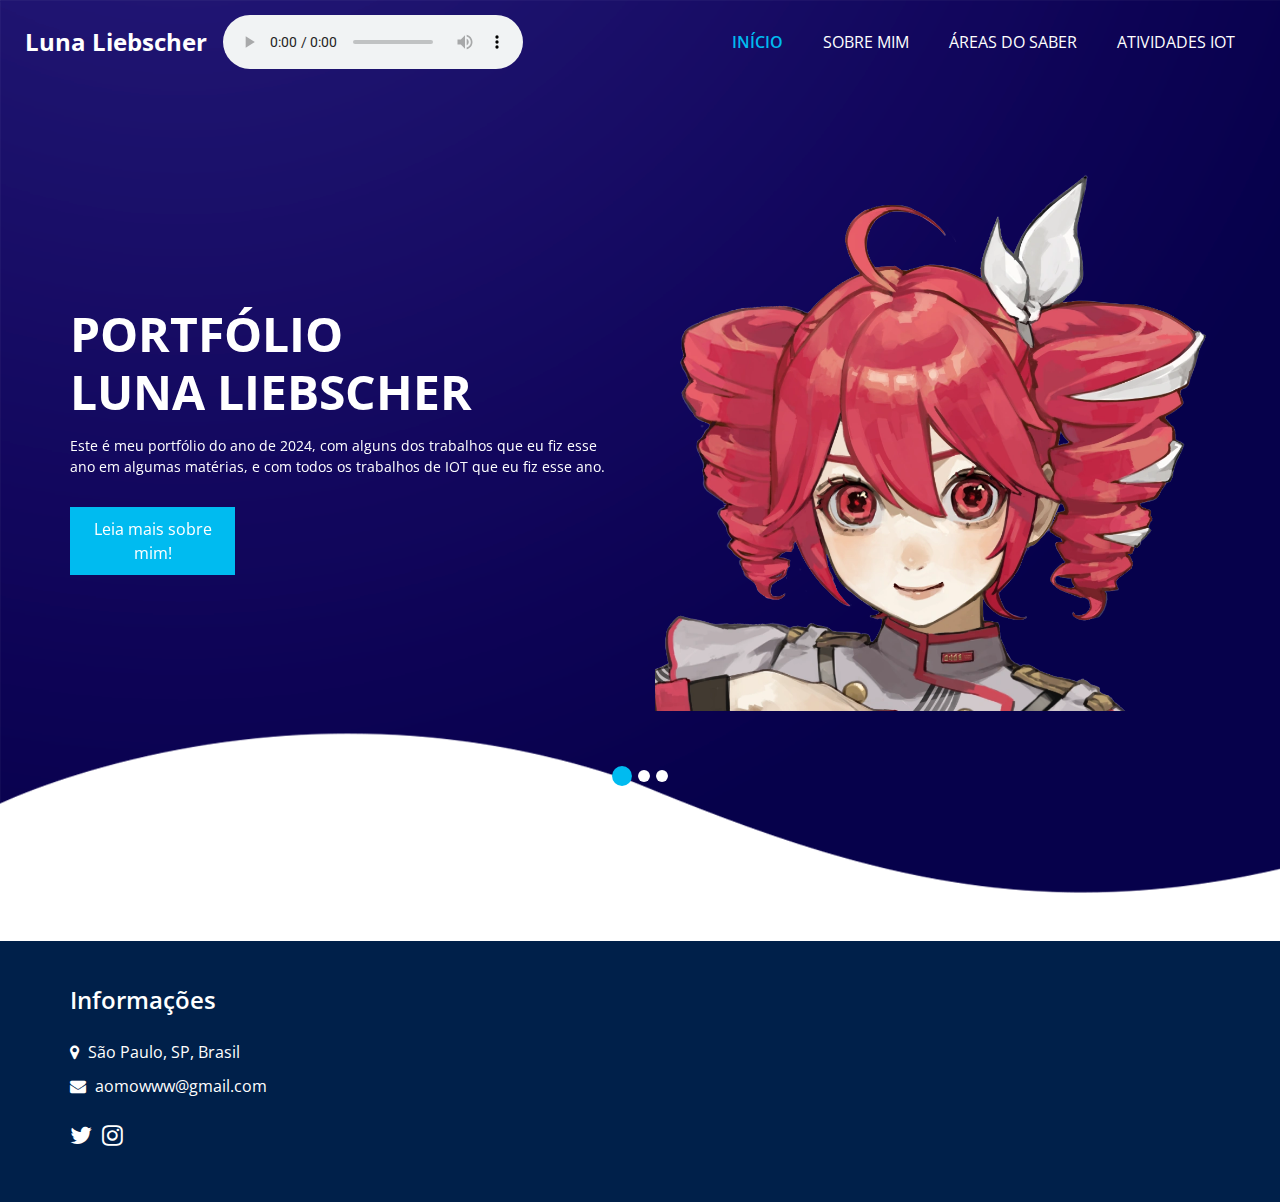
==== commit a284b8e5: "Add files via upload" ====
--- a/index.html
+++ b/index.html
@@ -13,7 +13,7 @@
   <meta name="author" content="" />
   <link rel="shortcut icon" href="images/favicon.png" type="">
 
-  <title> Finexo </title>
+  <title> Luna Liebscher </title>
 
   <!-- bootstrap core css -->
   <link rel="stylesheet" type="text/css" href="css/bootstrap.css" />
@@ -54,6 +54,10 @@
             </span>
           </a>
 
+          <audio controls autoplay loop>
+            <source src="audio/1-15-_8-regret.mp3">
+          </audio>
+
           <button class="navbar-toggler" type="button" data-toggle="collapse" data-target="#navbarSupportedContent" aria-controls="navbarSupportedContent" aria-expanded="false" aria-label="Toggle navigation">
             <span class=""> </span>
           </button>
@@ -78,7 +82,7 @@
       </div>
     </header>
     <!-- fim do header -->
-    <!-- slider section -->
+    <!-- carrossel -->
     <section class="slider_section ">
       <div id="customCarousel1" class="carousel slide" data-ride="carousel">
         <div class="carousel-inner">
@@ -88,22 +92,22 @@
                 <div class="col-md-6 ">
                   <div class="detail-box">
                     <h1>
-                      Crypto <br>
-                      Currency
+                      Portfólio <br>
+                      Luna Liebscher
                     </h1>
                     <p>
-                      Explicabo esse amet tempora quibusdam laudantium, laborum eaque magnam fugiat hic? Esse dicta aliquid error repudiandae earum suscipit fugiat molestias, veniam, vel architecto veritatis delectus repellat modi impedit sequi.
+                      Este é meu portfólio do ano de 2024, com alguns dos trabalhos que eu fiz esse ano em algumas matérias, e com todos os trabalhos de IOT que eu fiz esse ano.
                     </p>
                     <div class="btn-box">
-                      <a href="" class="btn1">
-                        Read More
+                      <a href="about.html" class="btn1">
+                        Leia mais sobre mim!
                       </a>
                     </div>
                   </div>
                 </div>
                 <div class="col-md-6">
                   <div class="img-box">
-                    <img src="images/slider-img.png" alt="">
+                    <img src="images/Kasane_Teto_AI_-_SYNTHVzoom.png" alt="">
                   </div>
                 </div>
               </div>
@@ -115,22 +119,22 @@
                 <div class="col-md-6 ">
                   <div class="detail-box">
                     <h1>
-                      Crypto <br>
-                      Currency
+                      O que <br>
+                      eu fiz esse ano?
                     </h1>
                     <p>
-                      Explicabo esse amet tempora quibusdam laudantium, laborum eaque magnam fugiat hic? Esse dicta aliquid error repudiandae earum suscipit fugiat molestias, veniam, vel architecto veritatis delectus repellat modi impedit sequi.
+                      Leia um pouco sobre as atividades que eu fiz esse ano fora do técnico!
                     </p>
                     <div class="btn-box">
-                      <a href="" class="btn1">
-                        Read More
+                      <a href="service.html" class="btn1">
+                        Veja aqui!
                       </a>
                     </div>
                   </div>
                 </div>
                 <div class="col-md-6">
                   <div class="img-box">
-                    <img src="images/slider-img.png" alt="">
+                    <img src="images/4x-_4_.gif" alt="">
                   </div>
                 </div>
               </div>
@@ -142,22 +146,22 @@
                 <div class="col-md-6 ">
                   <div class="detail-box">
                     <h1>
-                      Crypto <br>
-                      Currency
+                      Área <br>
+                      Técnica
                     </h1>
                     <p>
-                      Explicabo esse amet tempora quibusdam laudantium, laborum eaque magnam fugiat hic? Esse dicta aliquid error repudiandae earum suscipit fugiat molestias, veniam, vel architecto veritatis delectus repellat modi impedit sequi.
+                      Leia sobre o que eu fiz esse ano na área técnica em IOT!
                     </p>
                     <div class="btn-box">
-                      <a href="" class="btn1">
-                        Read More
+                      <a href="why.html" class="btn1">
+                        Leia aqui!
                       </a>
                     </div>
                   </div>
                 </div>
                 <div class="col-md-6">
                   <div class="img-box">
-                    <img src="images/slider-img.png" alt="">
+                    <img src="images/4x (1).png" alt="">
                   </div>
                 </div>
               </div>
@@ -172,469 +176,8 @@
       </div>
 
     </section>
-    <!-- end slider section -->
+    <!-- fim do carrossel -->
   </div>
-
-
-  <!-- service section -->
-
-  <section class="service_section layout_padding">
-    <div class="service_container">
-      <div class="container ">
-        <div class="heading_container heading_center">
-          <h2>
-            Our <span>Services</span>
-          </h2>
-          <p>
-            There are many variations of passages of Lorem Ipsum available, but the majority have suffered alteration
-          </p>
-        </div>
-        <div class="row">
-          <div class="col-md-4 ">
-            <div class="box ">
-              <div class="img-box">
-                <img src="images/s1.png" alt="">
-              </div>
-              <div class="detail-box">
-                <h5>
-                  Currency Wallet
-                </h5>
-                <p>
-                  fact that a reader will be distracted by the readable content of a page when looking at its layout.
-                  The
-                  point of using
-                </p>
-                <a href="">
-                  Read More
-                </a>
-              </div>
-            </div>
-          </div>
-          <div class="col-md-4 ">
-            <div class="box ">
-              <div class="img-box">
-                <img src="images/s2.png" alt="">
-              </div>
-              <div class="detail-box">
-                <h5>
-                  Security Storage
-                </h5>
-                <p>
-                  fact that a reader will be distracted by the readable content of a page when looking at its layout.
-                  The
-                  point of using
-                </p>
-                <a href="">
-                  Read More
-                </a>
-              </div>
-            </div>
-          </div>
-          <div class="col-md-4 ">
-            <div class="box ">
-              <div class="img-box">
-                <img src="images/s3.png" alt="">
-              </div>
-              <div class="detail-box">
-                <h5>
-                  Expert Support
-                </h5>
-                <p>
-                  fact that a reader will be distracted by the readable content of a page when looking at its layout.
-                  The
-                  point of using
-                </p>
-                <a href="">
-                  Read More
-                </a>
-              </div>
-            </div>
-          </div>
-        </div>
-        <div class="btn-box">
-          <a href="">
-            View All
-          </a>
-        </div>
-      </div>
-    </div>
-  </section>
-
-  <!-- end service section -->
-
-
-  <!-- about section -->
-
-  <section class="about_section layout_padding">
-    <div class="container  ">
-      <div class="heading_container heading_center">
-        <h2>
-          About <span>Us</span>
-        </h2>
-        <p>
-          Magni quod blanditiis non minus sed aut voluptatum illum quisquam aspernatur ullam vel beatae rerum ipsum voluptatibus
-        </p>
-      </div>
-      <div class="row">
-        <div class="col-md-6 ">
-          <div class="img-box">
-            <img src="images/about-img.png" alt="">
-          </div>
-        </div>
-        <div class="col-md-6">
-          <div class="detail-box">
-            <h3>
-              We Are Finexo
-            </h3>
-            <p>
-              There are many variations of passages of Lorem Ipsum available, but the majority have suffered alteration
-              in some form, by injected humour, or randomised words which don't look even slightly believable. If you
-              are going to use a passage of Lorem Ipsum, you need to be sure there isn't anything embarrassing hidden in
-              the middle of text. All
-            </p>
-            <p>
-              Molestiae odio earum non qui cumque provident voluptates, repellendus exercitationem, possimus at iste corrupti officiis unde alias eius ducimus reiciendis soluta eveniet. Nobis ullam ab omnis quasi expedita.
-            </p>
-            <a href="">
-              Read More
-            </a>
-          </div>
-        </div>
-      </div>
-    </div>
-  </section>
-
-  <!-- end about section -->
-
-  <!-- why section -->
-
-  <section class="why_section layout_padding">
-    <div class="container">
-      <div class="heading_container heading_center">
-        <h2>
-          Why Choose <span>Us</span>
-        </h2>
-      </div>
-      <div class="why_container">
-        <div class="box">
-          <div class="img-box">
-            <img src="images/w1.png" alt="">
-          </div>
-          <div class="detail-box">
-            <h5>
-              Expert Management
-            </h5>
-            <p>
-              Incidunt odit rerum tenetur alias architecto asperiores omnis cumque doloribus aperiam numquam! Eligendi corrupti, molestias laborum dolores quod nisi vitae voluptate ipsa? In tempore voluptate ducimus officia id, aspernatur nihil.
-              Tempore laborum nesciunt ut veniam, nemo officia ullam repudiandae repellat veritatis unde reiciendis possimus animi autem natus
-            </p>
-          </div>
-        </div>
-        <div class="box">
-          <div class="img-box">
-            <img src="images/w2.png" alt="">
-          </div>
-          <div class="detail-box">
-            <h5>
-              Secure Investment
-            </h5>
-            <p>
-              Incidunt odit rerum tenetur alias architecto asperiores omnis cumque doloribus aperiam numquam! Eligendi corrupti, molestias laborum dolores quod nisi vitae voluptate ipsa? In tempore voluptate ducimus officia id, aspernatur nihil.
-              Tempore laborum nesciunt ut veniam, nemo officia ullam repudiandae repellat veritatis unde reiciendis possimus animi autem natus
-            </p>
-          </div>
-        </div>
-        <div class="box">
-          <div class="img-box">
-            <img src="images/w3.png" alt="">
-          </div>
-          <div class="detail-box">
-            <h5>
-              Instant Trading
-            </h5>
-            <p>
-              Incidunt odit rerum tenetur alias architecto asperiores omnis cumque doloribus aperiam numquam! Eligendi corrupti, molestias laborum dolores quod nisi vitae voluptate ipsa? In tempore voluptate ducimus officia id, aspernatur nihil.
-              Tempore laborum nesciunt ut veniam, nemo officia ullam repudiandae repellat veritatis unde reiciendis possimus animi autem natus
-            </p>
-          </div>
-        </div>
-        <div class="box">
-          <div class="img-box">
-            <img src="images/w4.png" alt="">
-          </div>
-          <div class="detail-box">
-            <h5>
-              Happy Customers
-            </h5>
-            <p>
-              Incidunt odit rerum tenetur alias architecto asperiores omnis cumque doloribus aperiam numquam! Eligendi corrupti, molestias laborum dolores quod nisi vitae voluptate ipsa? In tempore voluptate ducimus officia id, aspernatur nihil.
-              Tempore laborum nesciunt ut veniam, nemo officia ullam repudiandae repellat veritatis unde reiciendis possimus animi autem natus
-            </p>
-          </div>
-        </div>
-      </div>
-      <div class="btn-box">
-        <a href="">
-          Read More
-        </a>
-      </div>
-    </div>
-  </section>
-
-  <!-- end why section -->
-
-  <!-- team section -->
-  <section class="team_section layout_padding">
-    <div class="container-fluid">
-      <div class="heading_container heading_center">
-        <h2 class="">
-          Our <span> Team</span>
-        </h2>
-      </div>
-
-      <div class="team_container">
-        <div class="row">
-          <div class="col-lg-3 col-sm-6">
-            <div class="box ">
-              <div class="img-box">
-                <img src="images/team-1.jpg" class="img1" alt="">
-              </div>
-              <div class="detail-box">
-                <h5>
-                  Joseph Brown
-                </h5>
-                <p>
-                  Marketing Head
-                </p>
-              </div>
-              <div class="social_box">
-                <a href="#">
-                  <i class="fa fa-facebook" aria-hidden="true"></i>
-                </a>
-                <a href="#">
-                  <i class="fa fa-twitter" aria-hidden="true"></i>
-                </a>
-                <a href="#">
-                  <i class="fa fa-linkedin" aria-hidden="true"></i>
-                </a>
-                <a href="#">
-                  <i class="fa fa-instagram" aria-hidden="true"></i>
-                </a>
-                <a href="#">
-                  <i class="fa fa-youtube-play" aria-hidden="true"></i>
-                </a>
-              </div>
-            </div>
-          </div>
-          <div class="col-lg-3 col-sm-6">
-            <div class="box ">
-              <div class="img-box">
-                <img src="images/team-2.jpg" class="img1" alt="">
-              </div>
-              <div class="detail-box">
-                <h5>
-                  Nancy White
-                </h5>
-                <p>
-                  Marketing Head
-                </p>
-              </div>
-              <div class="social_box">
-                <a href="#">
-                  <i class="fa fa-facebook" aria-hidden="true"></i>
-                </a>
-                <a href="#">
-                  <i class="fa fa-twitter" aria-hidden="true"></i>
-                </a>
-                <a href="#">
-                  <i class="fa fa-linkedin" aria-hidden="true"></i>
-                </a>
-                <a href="#">
-                  <i class="fa fa-instagram" aria-hidden="true"></i>
-                </a>
-                <a href="#">
-                  <i class="fa fa-youtube-play" aria-hidden="true"></i>
-                </a>
-              </div>
-            </div>
-          </div>
-          <div class="col-lg-3 col-sm-6">
-            <div class="box ">
-              <div class="img-box">
-                <img src="images/team-3.jpg" class="img1" alt="">
-              </div>
-              <div class="detail-box">
-                <h5>
-                  Earl Martinez
-                </h5>
-                <p>
-                  Marketing Head
-                </p>
-              </div>
-              <div class="social_box">
-                <a href="#">
-                  <i class="fa fa-facebook" aria-hidden="true"></i>
-                </a>
-                <a href="#">
-                  <i class="fa fa-twitter" aria-hidden="true"></i>
-                </a>
-                <a href="#">
-                  <i class="fa fa-linkedin" aria-hidden="true"></i>
-                </a>
-                <a href="#">
-                  <i class="fa fa-instagram" aria-hidden="true"></i>
-                </a>
-                <a href="#">
-                  <i class="fa fa-youtube-play" aria-hidden="true"></i>
-                </a>
-              </div>
-            </div>
-          </div>
-          <div class="col-lg-3 col-sm-6">
-            <div class="box ">
-              <div class="img-box">
-                <img src="images/team-4.jpg" class="img1" alt="">
-              </div>
-              <div class="detail-box">
-                <h5>
-                  Josephine Allard
-                </h5>
-                <p>
-                  Marketing Head
-                </p>
-              </div>
-              <div class="social_box">
-                <a href="#">
-                  <i class="fa fa-facebook" aria-hidden="true"></i>
-                </a>
-                <a href="#">
-                  <i class="fa fa-twitter" aria-hidden="true"></i>
-                </a>
-                <a href="#">
-                  <i class="fa fa-linkedin" aria-hidden="true"></i>
-                </a>
-                <a href="#">
-                  <i class="fa fa-instagram" aria-hidden="true"></i>
-                </a>
-                <a href="#">
-                  <i class="fa fa-youtube-play" aria-hidden="true"></i>
-                </a>
-              </div>
-            </div>
-          </div>
-        </div>
-      </div>
-    </div>
-  </section>
-  <!-- end team section -->
-
-
-  <!-- client section -->
-
-  <section class="client_section layout_padding">
-    <div class="container">
-      <div class="heading_container heading_center psudo_white_primary mb_45">
-        <h2>
-          What says our <span>Customers</span>
-        </h2>
-      </div>
-      <div class="carousel-wrap ">
-        <div class="owl-carousel client_owl-carousel">
-          <div class="item">
-            <div class="box">
-              <div class="img-box">
-                <img src="images/client1.jpg" alt="" class="box-img">
-              </div>
-              <div class="detail-box">
-                <div class="client_id">
-                  <div class="client_info">
-                    <h6>
-                      LusDen
-                    </h6>
-                    <p>
-                      magna aliqua. Ut
-                    </p>
-                  </div>
-                  <i class="fa fa-quote-left" aria-hidden="true"></i>
-                </div>
-                <p>
-                  Lorem ipsum dolor sit amet, consectetur adipiscing elit, sed do eiusmod tempor incididunt ut labore et dolore magna aliqua. Ut enim ad minim veniam, quis </p>
-              </div>
-            </div>
-          </div>
-          <div class="item">
-            <div class="box">
-              <div class="img-box">
-                <img src="images/client2.jpg" alt="" class="box-img">
-              </div>
-              <div class="detail-box">
-                <div class="client_id">
-                  <div class="client_info">
-                    <h6>
-                      Zen Court
-                    </h6>
-                    <p>
-                      magna aliqua. Ut
-                    </p>
-                  </div>
-                  <i class="fa fa-quote-left" aria-hidden="true"></i>
-                </div>
-                <p>
-                  Lorem ipsum dolor sit amet, consectetur adipiscing elit, sed do eiusmod tempor incididunt ut labore et dolore magna aliqua. Ut enim ad minim veniam, quis </p>
-              </div>
-            </div>
-          </div>
-          <div class="item">
-            <div class="box">
-              <div class="img-box">
-                <img src="images/client1.jpg" alt="" class="box-img">
-              </div>
-              <div class="detail-box">
-                <div class="client_id">
-                  <div class="client_info">
-                    <h6>
-                      LusDen
-                    </h6>
-                    <p>
-                      magna aliqua. Ut
-                    </p>
-                  </div>
-                  <i class="fa fa-quote-left" aria-hidden="true"></i>
-                </div>
-                <p>
-                  Lorem ipsum dolor sit amet, consectetur adipiscing elit, sed do eiusmod tempor incididunt ut labore et dolore magna aliqua. Ut enim ad minim veniam, quis </p>
-              </div>
-            </div>
-          </div>
-          <div class="item">
-            <div class="box">
-              <div class="img-box">
-                <img src="images/client2.jpg" alt="" class="box-img">
-              </div>
-              <div class="detail-box">
-                <div class="client_id">
-                  <div class="client_info">
-                    <h6>
-                      Zen Court
-                    </h6>
-                    <p>
-                      magna aliqua. Ut
-                    </p>
-                  </div>
-                  <i class="fa fa-quote-left" aria-hidden="true"></i>
-                </div>
-                <p>
-                  Lorem ipsum dolor sit amet, consectetur adipiscing elit, sed do eiusmod tempor incididunt ut labore et dolore magna aliqua. Ut enim ad minim veniam, quis </p>
-              </div>
-            </div>
-          </div>
-        </div>
-      </div>
-    </div>
-  </section>
-
-  <!-- end client section -->
-
 
   <!-- seção de informações -->
 
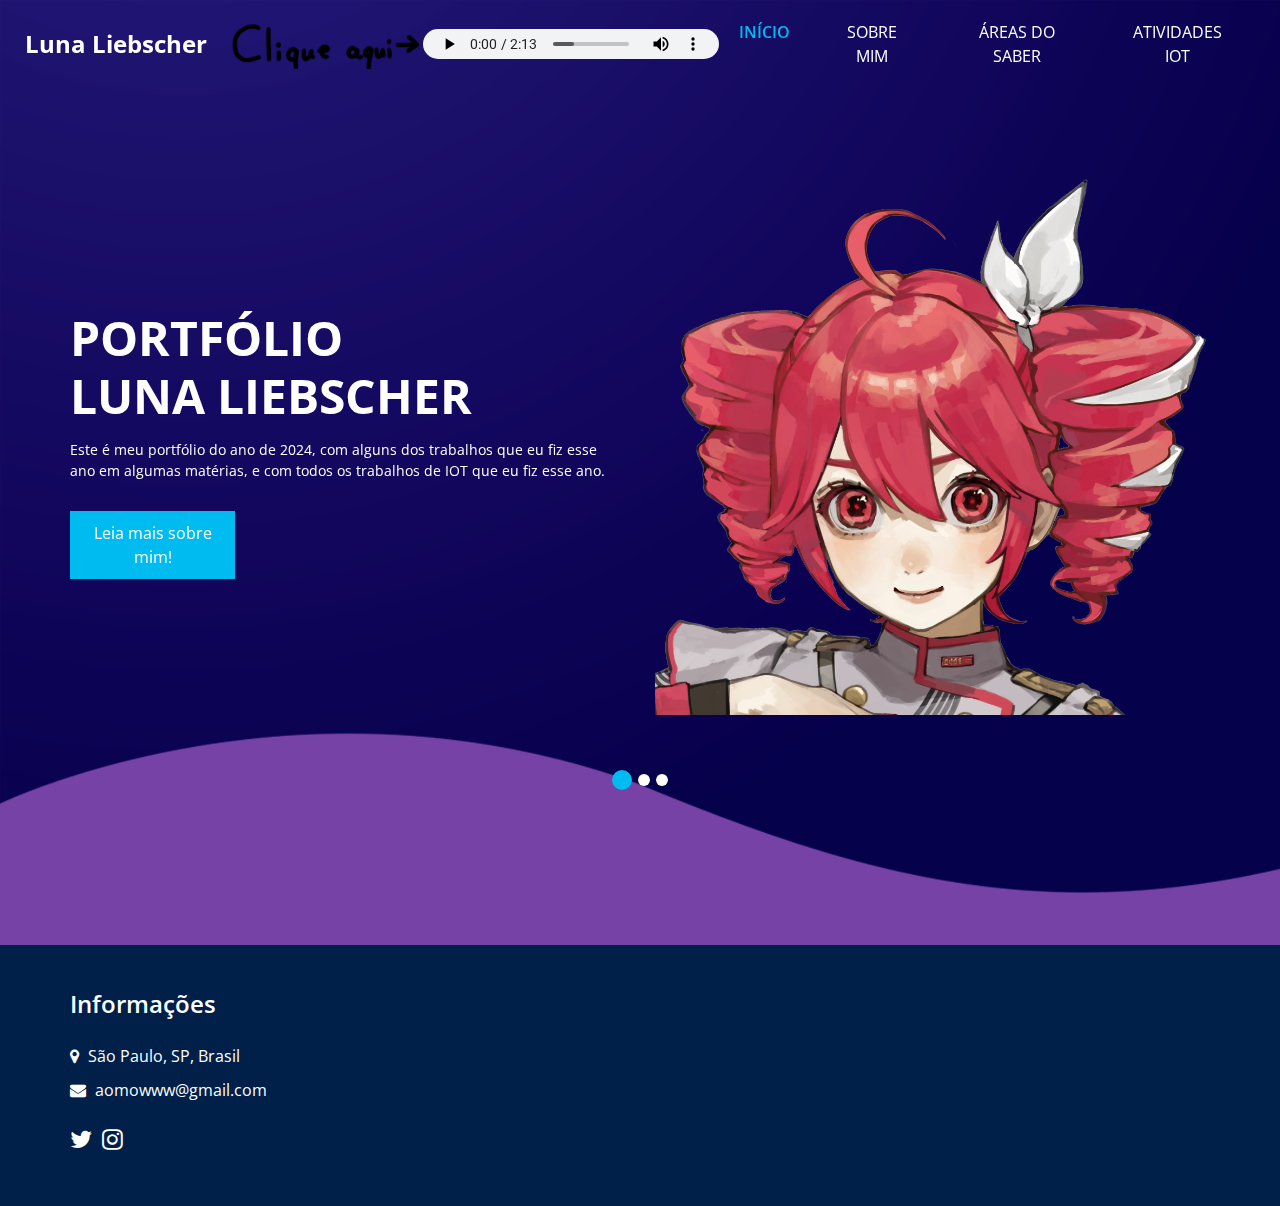
==== commit 6d3f576e: "aatualizacaodalistamaisgaydoispontozerodoplanetaterra" ====
--- a/index.html
+++ b/index.html
@@ -53,8 +53,12 @@
               Luna Liebscher
             </span>
           </a>
-
-          <audio controls autoplay loop>
+          
+          <div class="img-box">
+            <img src="images/cliqueaqui.png">
+          </div>
+
+          <audio controls autoplay loop style="height:30px">
             <source src="audio/1-15-_8-regret.mp3">
           </audio>
 
--- a/css/style.css
+++ b/css/style.css
@@ -2,7 +2,7 @@
 body {
   font-family: "Open Sans", sans-serif;
   color: #0c0c0c;
-  background-color: #ffffff;
+  background-color: #7742a5;
   overflow-x: hidden;
 }
 
@@ -85,7 +85,9 @@
 
 /*header section*/
 .hero_area {
-  position: relative;
+  position: sticky;
+  top: 0;
+  z-index: 10;
   min-height: 100vh;
   display: -webkit-box;
   display: -ms-flexbox;
@@ -430,7 +432,7 @@
   -webkit-box-align: start;
       -ms-flex-align: start;
           align-items: flex-start;
-  width: 125px;
+  width: 25px;
   min-width: 75px;
   height: 75px;
   margin-bottom: 15px;
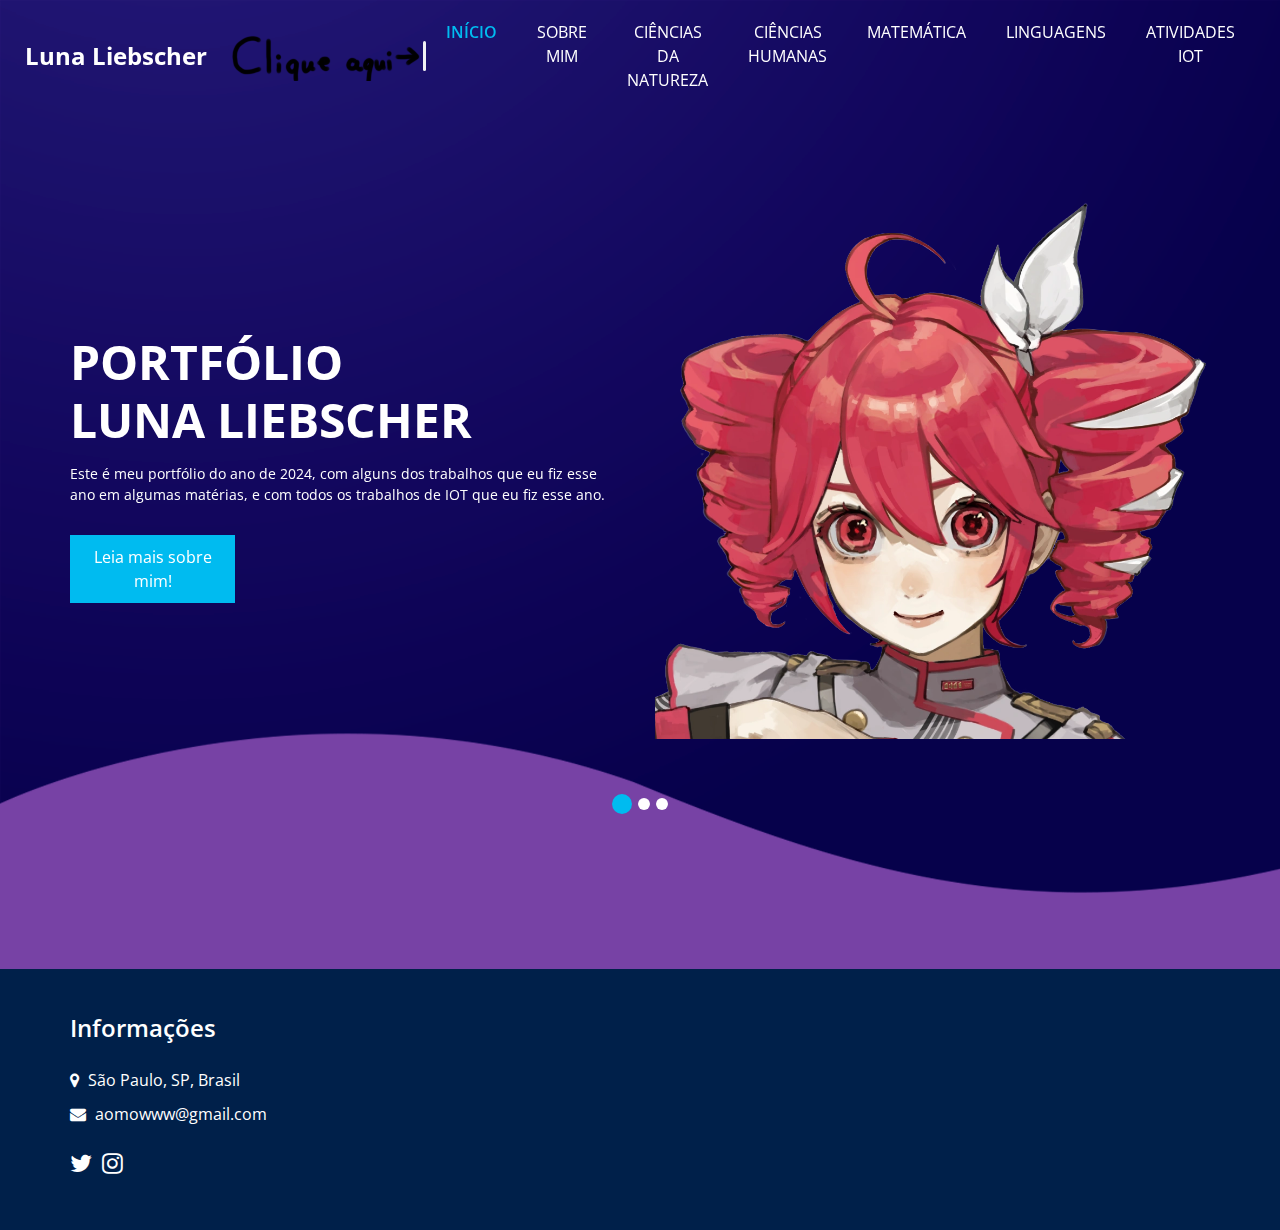
==== commit 26b6e84a: "aatualizacaodalistamaisgaydoispontozerodoplanetaterra" ====
--- a/index.html
+++ b/index.html
@@ -75,7 +75,16 @@
                 <a class="nav-link" href="about.html"> Sobre mim <span class="sr-only">(current)</span> </a>
               </li>
               <li class="nav-item">
-                <a class="nav-link" href="service.html"> Áreas do Saber </a>
+                <a class="nav-link" href="service.html"> Ciências da Natureza </a>
+              </li>
+              <li class="nav-item">
+                <a class="nav-link" href="cienciashumanas.html"> Ciências Humanas </a>
+              </li>
+              <li class="nav-item">
+                <a class="nav-link" href="matematica.html"> Matemática </a>
+              </li>
+              <li class="nav-item">
+                <a class="nav-link" href="linguagens.html"> Linguagens </a>
               </li>
               <li class="nav-item">
                 <a class="nav-link" href="why.html"> Atividades IOT </a>
